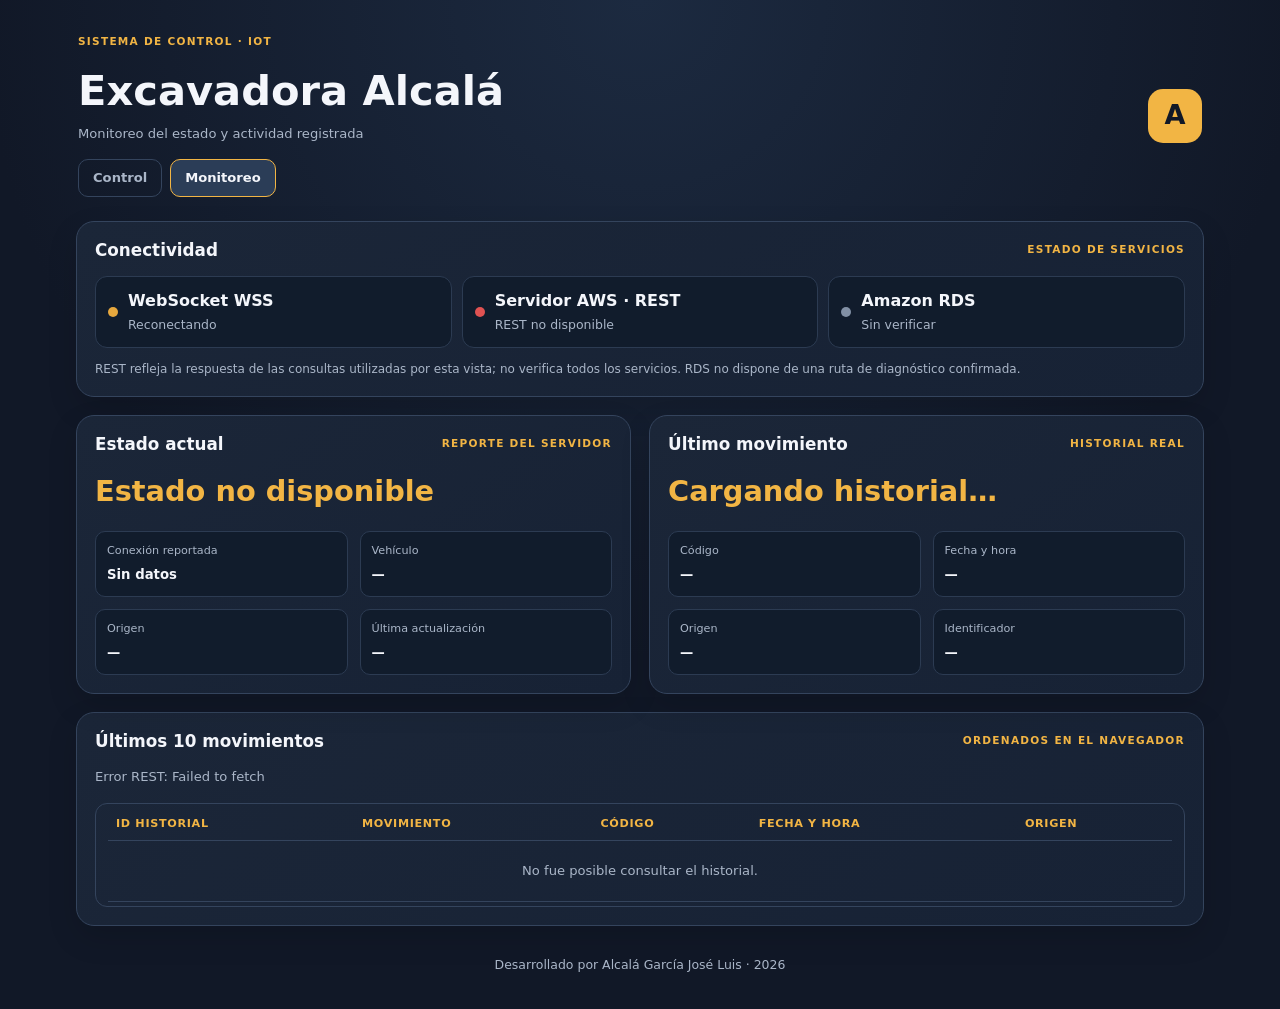
==== monitoreo.html @ 4d1784d4 "implementacion monitoreo" ====
<!doctype html>
<html lang="es">
<head>
  <meta charset="utf-8">
  <meta name="viewport" content="width=device-width,initial-scale=1,viewport-fit=cover">
  <meta name="theme-color" content="#111827">
  <title>Monitoreo IoT · Excavadora Alcalá</title>
  <link rel="icon" href="./assets/favicon.svg" type="image/svg+xml">
  <link href="https://cdn.jsdelivr.net/npm/bootstrap@5.3.3/dist/css/bootstrap.min.css" rel="stylesheet">
  <link rel="stylesheet" href="./assets/css/app.css">
  <link rel="stylesheet" href="./assets/css/monitoring.css">
</head>
<body>
  <main class="shell">
    <header>
      <div>
        <p class="eyebrow">SISTEMA DE CONTROL · IOT</p>
        <h1 id="vehicle-name">Excavadora Alcalá</h1>
        <p class="muted">Monitoreo del estado y actividad registrada</p>
        <nav class="app-nav" aria-label="Navegación principal">
          <a href="./index.html">Control</a>
          <a class="active" aria-current="page" href="./monitoreo.html">Monitoreo</a>
        </nav>
      </div>
      <div class="brand">A</div>
    </header>

    <section class="panel">
      <div class="section-title"><h2>Conectividad</h2><small>ESTADO DE SERVICIOS</small></div>
      <div class="statuses">
        <article data-status-card="websocket"><i></i><div><b>WebSocket WSS</b><p id="ws-status" role="status">Conectando…</p></div></article>
        <article data-status-card="api"><i></i><div><b>Servidor AWS · REST</b><p id="api-status" role="status">Comprobando…</p></div></article>
        <article data-status-card="rds"><i></i><div><b>Amazon RDS</b><p id="rds-status" role="status">Sin verificar</p></div></article>
      </div>
      <p class="monitor-note">REST refleja la respuesta de las consultas utilizadas por esta vista; no verifica todos los servicios. RDS no dispone de una ruta de diagnóstico confirmada.</p>
    </section>

    <section class="monitor-grid">
      <article class="panel current-state">
        <div class="section-title"><h2>Estado actual</h2><small>REPORTE DEL SERVIDOR</small></div>
        <p class="state-command" id="current-command">Consultando estado…</p>
        <div class="state-details">
          <div><span>Conexión reportada</span><strong id="current-connected">Sin datos</strong></div>
          <div><span>Vehículo</span><strong id="current-vehicle">—</strong></div>
          <div><span>Origen</span><strong id="current-origin">—</strong></div>
          <div><span>Última actualización</span><strong id="current-updated">—</strong></div>
        </div>
      </article>
      <article class="panel latest-movement">
        <div class="section-title"><h2>Último movimiento</h2><small>HISTORIAL REAL</small></div>
        <p class="state-command" id="latest-command">Cargando historial…</p>
        <div class="state-details">
          <div><span>Código</span><strong id="latest-code">—</strong></div>
          <div><span>Fecha y hora</span><strong id="latest-date">—</strong></div>
          <div><span>Origen</span><strong id="latest-origin">—</strong></div>
          <div><span>Identificador</span><strong id="latest-id">—</strong></div>
        </div>
      </article>
    </section>

    <section class="panel">
      <div class="section-title"><h2>Últimos 10 movimientos</h2><small>ORDENADOS EN EL NAVEGADOR</small></div>
      <p class="muted" id="history-message" role="status">Consultando historial…</p>
      <div class="table-responsive">
        <table class="table monitor-table align-middle">
          <thead><tr><th>ID historial</th><th>Movimiento</th><th>Código</th><th>Fecha y hora</th><th>Origen</th></tr></thead>
          <tbody id="history-rows"><tr><td colspan="5">Cargando registros…</td></tr></tbody>
        </table>
      </div>
    </section>
    <footer>Desarrollado por Alcalá García José Luis · 2026</footer>
  </main>
  <script type="module" src="./assets/js/monitoring/monitoring.main.js"></script>
</body>
</html>
---- assets/css/app.css ----
:root{--bg:#111827;--panel:#1b2638;--line:#34445d;--text:#f4f6fb;--muted:#aab6c8;--accent:#f2b544;--danger:#e05252;--ok:#36c28b}*{box-sizing:border-box}body{margin:0;background:radial-gradient(circle at top,#1c2a40,var(--bg) 55%);color:var(--text);font-family:Inter,system-ui,sans-serif}.shell{max-width:1160px;margin:auto;padding:22px 16px}header{display:flex;justify-content:space-between;align-items:center;padding:12px 2px 24px}.eyebrow,small{color:var(--accent);font-size:.66rem;font-weight:800;letter-spacing:.12em}h1{font-size:clamp(1.7rem,4vw,2.6rem);font-weight:850}.muted{color:var(--muted);font-size:.82rem}.brand{display:grid;place-items:center;width:54px;height:54px;border-radius:15px;background:var(--accent);color:#111827;font-size:1.7rem;font-weight:900}.panel{background:linear-gradient(145deg,var(--panel),#172235);border:1px solid var(--line);border-radius:18px;padding:18px;margin-bottom:18px;box-shadow:0 12px 30px #0002}.section-title{display:flex;justify-content:space-between;align-items:center;gap:10px;margin-bottom:16px}h2{font-size:1.05rem;font-weight:800;margin:0}.statuses{display:grid;grid-template-columns:repeat(3,1fr);gap:10px}.statuses article{display:flex;align-items:center;gap:10px;padding:12px;background:#111c2c;border:1px solid #2c3b52;border-radius:12px;min-width:0}.statuses article p{color:var(--muted);font-size:.78rem;margin:3px 0 0}.statuses i{width:10px;height:10px;border-radius:50%;background:#8290a5;flex:0 0 10px}.statuses [data-state=online] i,.statuses [data-state=available] i{background:var(--ok)}.statuses [data-state=reconnecting] i,.statuses [data-state=connecting] i,.statuses [data-state=checking] i{background:#e7a83e}.statuses [data-state=offline] i,.statuses [data-state=unavailable] i{background:var(--danger)}.columns{display:grid;grid-template-columns:1fr 1fr;gap:18px}.joy-wrap{display:grid;place-items:center;padding:8px}.joystick{position:relative;width:min(72vw,300px);aspect-ratio:1;border-radius:50%;border:2px solid #66758b;background:radial-gradient(circle,#2d405b 0 25%,#1a2940 26% 56%,#111b2b 57%);box-shadow:inset 0 0 30px #0008;touch-action:none;user-select:none;cursor:grab}.joystick span{position:absolute;color:#d5deea;font-size:.55rem;font-weight:800}.joystick .up{top:7%;left:50%;transform:translateX(-50%)}.joystick .down{bottom:7%;left:50%;transform:translateX(-50%)}.joystick .left{left:4%;top:50%;transform:translateY(-50%)}.joystick .right{right:4%;top:50%;transform:translateY(-50%)}#joystick-knob{position:absolute;top:50%;left:50%;width:31%;aspect-ratio:1;transform:translate(-50%,-50%);border:5px solid #ffe0a0;border-radius:50%;background:linear-gradient(145deg,#ffd16e,#d88a20);box-shadow:0 8px 18px #0008}.commands{display:grid;grid-template-columns:repeat(2,minmax(0,1fr));gap:9px;min-height:48px}.command,.primary,.secondary{min-height:48px;border-radius:12px;padding:10px;border:1px solid var(--line);font-size:.78rem;font-weight:800}.command,.secondary{background:#26364d;color:var(--text)}.stop{width:100%;min-height:62px;margin:16px 0 10px;border:0;border-radius:13px;background:var(--danger);color:white;font-size:1rem;font-weight:900;letter-spacing:.08em}.demo{grid-column:1/-1}.demo label{color:var(--muted);font-size:.85rem}.form-select{background:#101a29;color:var(--text);border-color:var(--line);min-height:48px;margin-top:6px}.demo-actions{display:flex;gap:10px;flex-wrap:wrap;margin:14px 0}.primary{background:var(--accent);color:#172033;flex:1}.secondary{flex:1}.log{padding:0;list-style:none;max-height:250px;overflow:auto}.log li{display:flex;gap:12px;padding:9px;margin:6px 0;background:#111c2c;border-radius:9px;font-size:.78rem;overflow-wrap:anywhere}.log time{color:var(--accent);flex:0 0 auto}li.err{border-left:3px solid var(--danger)}li.ok{border-left:3px solid var(--ok)}li.warn{border-left:3px solid #e7a83e}button:focus-visible,select:focus-visible,.joystick:focus-visible{outline:3px solid var(--accent);outline-offset:3px}footer{text-align:center;color:var(--muted);font-size:.78rem;padding:12px}@media(max-width:700px){.statuses,.columns{grid-template-columns:1fr}.demo{grid-column:auto}.panel{padding:15px}}@media(orientation:landscape) and (max-height:560px){.columns{grid-template-columns:1fr 1fr}.joystick{width:min(42vh,230px)}}
/* Estados visuales de los comandos manuales */
.command {
  position: relative;
  background: linear-gradient(180deg, #2b3d57, #223149);
  color: var(--text);
  border: 1px solid #465b78;
  transition: background .16s ease, border-color .16s ease, color .16s ease,
              box-shadow .16s ease, transform .16s ease;
}
.command:hover { border-color: var(--accent); transform: translateY(-1px); }
.command:active { transform: translateY(0); }
.command.is-active {
  color: #062b21;
  background: linear-gradient(180deg, #65e0b2, #31b987);
  border-color: #8af0ca;
  box-shadow: 0 0 0 2px #36c28b33, 0 5px 16px #36c28b25;
}
.command.is-active::after {
  content: "ACTIVO";
  display: block;
  margin-top: 3px;
  font-size: .58rem;
  letter-spacing: .12em;
  opacity: .8;
}
.command.is-pending {
  color: #30200a;
  background: linear-gradient(180deg, #ffd47b, #e9a83e);
  border-color: #ffe0a0;
}
.command[aria-busy="true"]::after {
  content: "ENVIANDO…";
  display: block;
  margin-top: 3px;
  font-size: .58rem;
  letter-spacing: .1em;
}
.stop.is-pending {
  background: #b87927;
  box-shadow: 0 0 0 3px #e7a83e35;
}
.command:disabled, .primary:disabled, .secondary:disabled {
  opacity: .5;
  cursor: not-allowed;
  transform: none;
}
@media (prefers-reduced-motion: reduce) {
  .command { transition: none; }
}

.app-nav{display:flex;gap:8px;margin-top:12px}.app-nav a{display:inline-block;padding:8px 14px;border:1px solid var(--line);border-radius:10px;color:var(--muted);text-decoration:none;font-size:.82rem;font-weight:800}.app-nav a:hover,.app-nav a.active{background:#2b3d57;border-color:var(--accent);color:var(--text)}
---- assets/css/monitoring.css ----
.app-nav{display:flex;gap:8px;margin-top:12px}.app-nav a{display:inline-block;padding:8px 14px;border:1px solid var(--line);border-radius:10px;color:var(--muted);text-decoration:none;font-size:.82rem;font-weight:800}.app-nav a:hover,.app-nav a.active{background:#2b3d57;border-color:var(--accent);color:var(--text)}
.monitor-note{margin:12px 0 0;color:var(--muted);font-size:.75rem}.monitor-grid{display:grid;grid-template-columns:1fr 1fr;gap:18px}.monitor-grid .panel{margin-bottom:18px}.state-command{font-size:clamp(1.25rem,3vw,1.8rem);font-weight:850;color:var(--accent);margin:4px 0 18px;overflow-wrap:anywhere}.state-details{display:grid;grid-template-columns:1fr 1fr;gap:12px}.state-details div{padding:11px;background:#111c2c;border:1px solid #2c3b52;border-radius:10px;min-width:0}.state-details span{display:block;color:var(--muted);font-size:.7rem;margin-bottom:5px}.state-details strong{display:block;font-size:.83rem;overflow-wrap:anywhere}.monitor-table{--bs-table-bg:transparent;--bs-table-color:var(--text);--bs-table-border-color:var(--line);font-size:.82rem;margin:0}.monitor-table th{color:var(--accent);font-size:.7rem;text-transform:uppercase;letter-spacing:.06em;white-space:nowrap}.monitor-table td{color:var(--text);white-space:nowrap}.monitor-table tbody tr:hover{background:#ffffff08}.table-responsive{border:1px solid var(--line);border-radius:12px;padding:4px 12px}.monitor-table td[colspan]{color:var(--muted);text-align:center;padding:20px}
@media(max-width:700px){.monitor-grid{grid-template-columns:1fr}.state-details{grid-template-columns:1fr 1fr}.monitor-table{font-size:.75rem}}
@media(max-width:390px){.state-details{grid-template-columns:1fr}.section-title small{font-size:.58rem}}
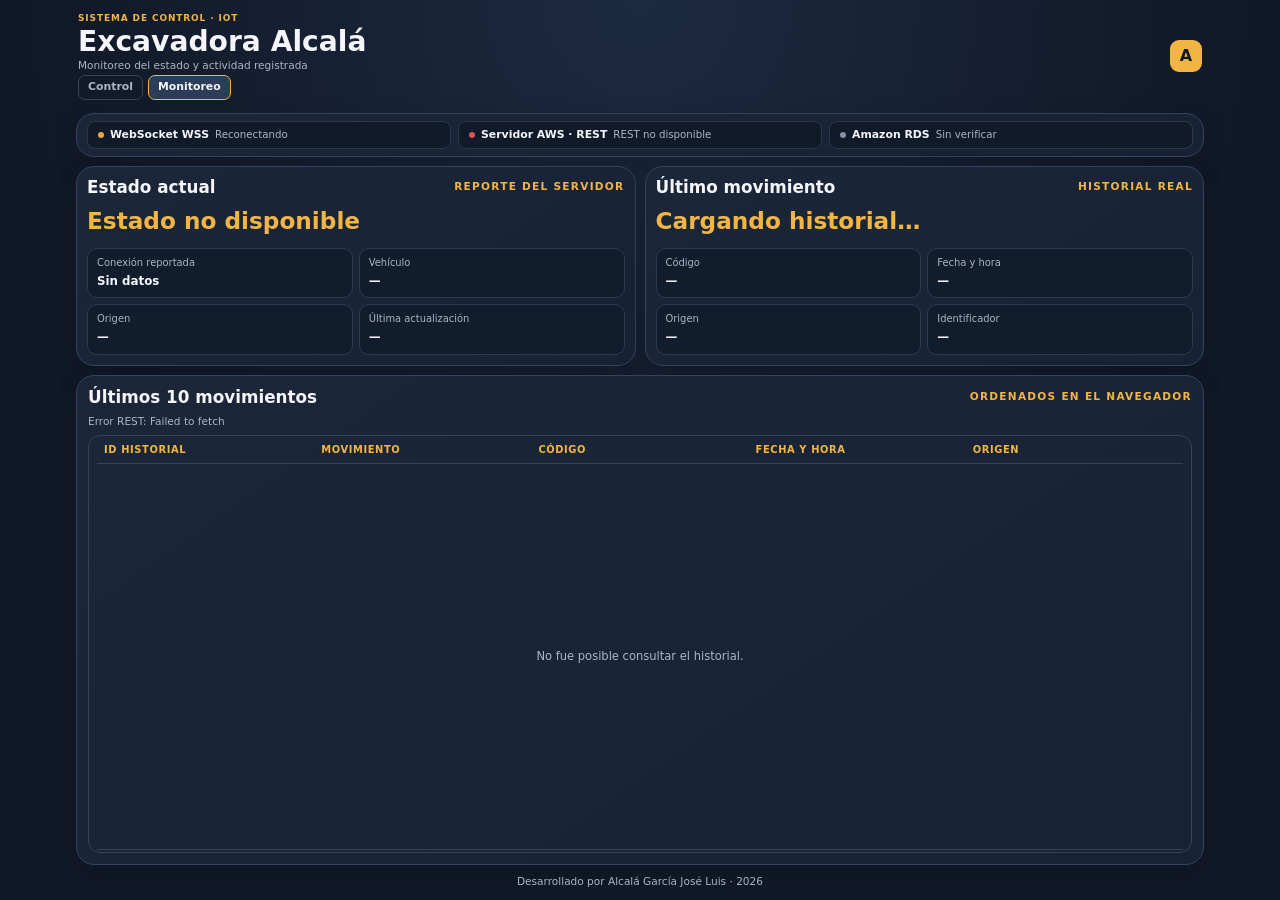
==== commit 417d4485: "REDIMENCION DE COMPONENTES 2" ====
--- a/monitoreo.html
+++ b/monitoreo.html
@@ -25,14 +25,12 @@
       <div class="brand">A</div>
     </header>
 
-    <section class="panel">
-      <div class="section-title"><h2>Conectividad</h2><small>ESTADO DE SERVICIOS</small></div>
+    <section class="panel status-panel">
       <div class="statuses">
         <article data-status-card="websocket"><i></i><div><b>WebSocket WSS</b><p id="ws-status" role="status">Conectando…</p></div></article>
         <article data-status-card="api"><i></i><div><b>Servidor AWS · REST</b><p id="api-status" role="status">Comprobando…</p></div></article>
         <article data-status-card="rds"><i></i><div><b>Amazon RDS</b><p id="rds-status" role="status">Sin verificar</p></div></article>
       </div>
-      <p class="monitor-note">REST refleja la respuesta de las consultas utilizadas por esta vista; no verifica todos los servicios. RDS no dispone de una ruta de diagnóstico confirmada.</p>
     </section>
 
     <section class="monitor-grid">
--- a/assets/css/app.css
+++ b/assets/css/app.css
@@ -50,3 +50,271 @@
 }
 
 .app-nav{display:flex;gap:8px;margin-top:12px}.app-nav a{display:inline-block;padding:8px 14px;border:1px solid var(--line);border-radius:10px;color:var(--muted);text-decoration:none;font-size:.82rem;font-weight:800}.app-nav a:hover,.app-nav a.active{background:#2b3d57;border-color:var(--accent);color:var(--text)}
+
+
+/* Diseño compacto sin scroll para la vista CONTROL (pantallas de escritorio y móvil). */
+html,body{width:100%;height:100%;overflow:hidden}
+.shell{height:100dvh;min-height:0;display:grid;grid-template-rows:auto auto minmax(0,1fr) auto auto;gap:10px;padding:10px 16px;overflow:hidden}
+.shell>header{padding:2px 2px 4px;min-height:0}
+.shell>header h1{margin:0;font-size:clamp(1.35rem,2.2vw,2rem)}
+.shell>header .eyebrow{margin:0 0 2px}
+.shell>header .muted{margin:2px 0}
+.brand{width:42px;height:42px;font-size:1.35rem}
+.app-nav{margin-top:6px}
+.app-nav a{padding:5px 12px}
+.panel{padding:12px;margin:0;min-height:0}
+.section-title{margin-bottom:9px}
+.statuses article{padding:8px 10px}
+.statuses article p{font-size:.72rem}
+.columns{grid-template-columns:minmax(0,1fr) minmax(0,1fr) minmax(0,1fr);gap:10px;min-height:0}
+.columns>.panel{display:flex;flex-direction:column;min-width:0}
+.joy-wrap{flex:1;min-height:0;padding:2px}
+.joystick{width:min(100%, min(30vh,250px))}
+.columns>.panel>.muted{margin:6px 0 0;font-size:.72rem}
+.commands{gap:7px}
+.command,.primary,.secondary{min-height:42px;padding:7px;font-size:.72rem}
+.stop{min-height:50px;margin:10px 0 6px}
+.demo-actions{gap:7px;margin:9px 0}
+.demo .form-select{min-height:42px}
+.demo label{font-size:.78rem}
+.log{max-height:78px;overflow:hidden;margin:0}
+.log li{padding:6px 8px;margin:4px 0;font-size:.7rem}
+.shell>footer{padding:0;font-size:.68rem}
+@media(max-width:900px){.shell{padding:8px 10px;gap:8px}.columns{gap:8px}.panel{padding:10px}.statuses{gap:6px}.statuses article{padding:7px}.statuses article b{font-size:.78rem}}
+@media(max-width:700px){
+  .shell{grid-template-rows:auto auto minmax(0,1fr) auto auto;gap:7px;padding:7px;height:100dvh}
+  .shell>header{align-items:center}
+  .shell>header h1{font-size:1.25rem}
+  .shell>header .muted{font-size:.68rem}
+  .brand{width:34px;height:34px;font-size:1.1rem}
+  .statuses{grid-template-columns:repeat(3,minmax(0,1fr));gap:5px}
+  .statuses article{gap:5px;padding:6px;min-height:48px}
+  .statuses article b{font-size:.62rem;line-height:1.1}
+  .statuses article p{font-size:.61rem;line-height:1.1}
+  .statuses i{width:7px;height:7px;flex-basis:7px}
+  .columns{grid-template-columns:minmax(0,1fr) minmax(0,1fr);grid-template-rows:minmax(0,1fr) minmax(0,1fr);gap:7px}
+  .columns>.panel:first-child{grid-row:1 / span 2}
+  .joystick{width:min(100%, 36vw, 205px)}
+  .joystick span{font-size:.48rem}
+  .commands{grid-template-columns:repeat(2,minmax(0,1fr));gap:5px}
+  .command{min-height:36px;font-size:.62rem;padding:5px}
+  .stop{min-height:43px;margin:7px 0 4px;font-size:.82rem}
+  .demo-actions{flex-direction:column;gap:5px;margin:6px 0}
+  .demo-actions button{min-height:34px;flex:none}
+  .demo .form-select{min-height:36px;font-size:.75rem}
+  .demo label,.columns>.panel>.muted{font-size:.63rem}
+  .log{max-height:56px}
+  .log li{font-size:.61rem;padding:4px 6px}
+  .shell>footer{font-size:.58rem}
+}
+@media(max-width:380px){.section-title h2{font-size:.88rem}.section-title small{font-size:.52rem}.panel{padding:8px}.app-nav a{padding:4px 9px;font-size:.7rem}.joystick{width:min(100%,32vw,175px)}}
+@media(max-height:720px){.shell{padding-top:6px;padding-bottom:6px;gap:6px}.panel{padding:9px}.section-title{margin-bottom:6px}.joystick{width:min(100%, min(26vh,210px))}.stop{min-height:44px;margin:7px 0 4px}.command,.primary,.secondary{min-height:38px}.log{max-height:58px}}
+
+
+/* Ajuste fino de CONTROL: controles compactos y sin colisiones. */
+.shell>header{padding:0 2px 2px;gap:12px}
+.shell>header .eyebrow{font-size:.56rem;letter-spacing:.1em;margin-bottom:0}
+.shell>header h1{font-size:clamp(1.05rem,1.65vw,1.5rem);line-height:1.08}
+.shell>header .muted{font-size:.66rem;line-height:1.1;margin:2px 0 0}
+.shell>header .brand{width:32px;height:32px;border-radius:9px;font-size:1rem;flex:0 0 32px}
+.shell>header .app-nav{margin-top:4px;gap:5px}
+.shell>header .app-nav a{padding:3px 9px;font-size:.68rem;border-radius:7px}
+
+/* Indicadores discretos: una sola línea por servicio, sin tarjetas grandes. */
+.shell>.panel:first-of-type{padding:7px 10px}
+.shell>.panel:first-of-type .section-title{margin-bottom:5px}
+.shell>.panel:first-of-type .section-title h2{font-size:.82rem}
+.shell>.panel:first-of-type .section-title small{font-size:.5rem}
+.statuses{gap:6px}
+.statuses article{display:flex;align-items:center;gap:6px;min-width:0;padding:5px 8px;border-radius:8px;background:#111a28;border-color:#29384c}
+.statuses article>div{display:flex;align-items:baseline;gap:6px;min-width:0;flex-wrap:wrap}
+.statuses article b{font-size:.68rem;font-weight:700;line-height:1.1;white-space:nowrap}
+.statuses article p{font-size:.64rem;line-height:1.1;margin:0;white-space:nowrap}
+.statuses i{width:6px;height:6px;flex:0 0 6px}
+
+.columns{gap:8px}
+.columns>.panel{padding:9px}
+.columns .section-title{margin-bottom:5px}
+.columns .section-title h2{font-size:.9rem}
+.columns .section-title small{font-size:.5rem}
+.joy-wrap{padding:0;min-height:0}
+.joystick{width:min(100%, min(21vh,185px));border-width:1px}
+#joystick-knob{width:27%;border-width:3px}
+.joystick span{font-size:.46rem}
+.command,.primary,.secondary{min-height:34px;padding:5px 7px;font-size:.66rem;border-radius:8px}
+.commands{gap:5px}
+.stop{min-height:34px;margin:6px 0 0;padding:5px 8px;font-size:.76rem;letter-spacing:.04em;border-radius:8px}
+.demo label{font-size:.7rem}
+.demo .form-select{min-height:34px;padding-top:4px;padding-bottom:4px;font-size:.72rem}
+.demo-actions{margin:5px 0;gap:5px}
+.demo-actions button{min-height:32px}
+#demo-state{font-size:.65rem;margin:2px 0 0}
+.shell>footer{font-size:.6rem}
+
+@media(max-width:900px){
+  .statuses article{padding:5px 6px;gap:5px}
+  .statuses article b{font-size:.62rem}
+  .statuses article p{font-size:.59rem}
+}
+@media(max-width:700px){
+  .shell>header h1{font-size:1.08rem}
+  .shell>header .eyebrow{font-size:.5rem}
+  .shell>header .muted{font-size:.6rem}
+  .shell>header .brand{width:28px;height:28px;flex-basis:28px;font-size:.9rem}
+  .statuses{gap:4px}
+  .statuses article{justify-content:flex-start;gap:4px;padding:4px 5px;min-height:34px}
+  .statuses article>div{display:flex;flex-direction:column;gap:1px}
+  .statuses article b{font-size:.55rem}
+  .statuses article p{font-size:.54rem}
+  .statuses i{width:5px;height:5px;flex-basis:5px}
+  .columns>.panel{padding:7px;min-width:0}
+  .columns .section-title h2{font-size:.78rem}
+  .columns .section-title small{font-size:.44rem;letter-spacing:.06em}
+  .joystick{width:min(100%, 29vw, 155px)}
+  .joystick span{font-size:.4rem}
+  #joystick-knob{width:26%;border-width:3px}
+  .command{min-height:31px;padding:4px 3px;font-size:.57rem}
+  .stop{min-height:31px;margin-top:5px;font-size:.68rem}
+  .demo .form-select{min-height:31px;font-size:.68rem}
+  .demo-actions button{min-height:29px;font-size:.6rem}
+}
+@media(max-width:380px){
+  .statuses article b{font-size:.5rem}
+  .statuses article p{font-size:.49rem}
+  .joystick{width:min(100%, 27vw, 135px)}
+  .command{font-size:.53rem}
+}
+@media(max-height:720px){
+  .shell>header{padding-bottom:0}
+  .shell>.panel:first-of-type{padding-top:5px;padding-bottom:5px}
+  .joystick{width:min(100%, min(19vh,160px))}
+  .stop{min-height:30px;margin-top:4px}
+  .log{max-height:46px}
+}
+@media(max-height:600px){
+  .shell{gap:4px;padding-top:4px;padding-bottom:4px}
+  .panel{padding:6px}
+  .shell>header .muted{display:none}
+  .shell>header .brand{display:none}
+  .shell>header .app-nav{margin-top:2px}
+  .statuses article{padding:3px 5px}
+  .columns .section-title{margin-bottom:3px}
+  .joystick{width:min(100%, 24vh, 125px)}
+  .demo-actions{margin:3px 0}
+  #demo-state{display:none}
+  .log{max-height:36px}
+  .shell>footer{display:none}
+}
+
+
+/* MOBILE FIRST: distribución estable de CONTROL, sin solapamientos. */
+.status-panel .statuses{margin:0}
+.status-panel{min-width:0}
+@media(max-width:700px) and (orientation:portrait){
+  .shell{grid-template-rows:auto auto minmax(0,1fr) auto auto;gap:6px;padding:6px;height:100dvh;min-height:0}
+  .shell>header{padding:0 1px;gap:8px}
+  .shell>header .eyebrow{font-size:.46rem;line-height:1;margin:0 0 2px}
+  .shell>header h1{font-size:1.02rem;line-height:1.05;margin:0}
+  .shell>header .muted{font-size:.56rem;line-height:1;margin:2px 0}
+  .shell>header .brand{width:25px;height:25px;flex-basis:25px;font-size:.78rem}
+  .shell>header .app-nav{margin-top:3px;gap:4px}
+  .shell>header .app-nav a{font-size:.61rem;padding:3px 8px}
+  .status-panel{padding:4px 6px;border-radius:9px}
+  .statuses{grid-template-columns:repeat(3,minmax(0,1fr));gap:4px}
+  .statuses article{min-height:27px;padding:3px 4px;gap:4px;border-radius:6px}
+  .statuses article>div{display:flex;flex-direction:column;gap:1px;min-width:0}
+  .statuses article b{font-size:.49rem;line-height:1.05;white-space:normal}
+  .statuses article p{font-size:.48rem;line-height:1.05;margin:0;white-space:normal}
+  .statuses i{width:5px;height:5px;flex-basis:5px}
+  .columns{grid-template-columns:minmax(0,.88fr) minmax(0,1.12fr);grid-template-rows:minmax(0,1fr) auto;grid-template-areas:"joy commands" "demo demo";gap:6px;min-height:0}
+  .columns>.panel:first-child{grid-area:joy;grid-row:auto}
+  .columns>.panel:nth-child(2){grid-area:commands}
+  .columns>.demo{grid-area:demo}
+  .columns>.panel{padding:7px;min-height:0;border-radius:11px}
+  .columns .section-title{align-items:flex-start;flex-direction:column;gap:1px;margin-bottom:4px}
+  .columns .section-title h2{font-size:.74rem;line-height:1.05}
+  .columns .section-title small{font-size:.43rem;line-height:1}
+  .joy-wrap{display:grid;place-items:center;min-height:0;padding:0}
+  .joystick{width:min(100%,34vw,145px,19vh);max-width:100%;flex:0 0 auto}
+  .joystick span{font-size:clamp(.34rem,1.35vw,.43rem)}
+  #joystick-knob{width:26%;border-width:2px}
+  .commands{grid-template-columns:repeat(2,minmax(0,1fr));gap:4px;min-height:0}
+  .command{min-width:0;min-height:30px;padding:3px 2px;font-size:clamp(.49rem,1.8vw,.59rem);line-height:1.05;border-radius:7px;overflow-wrap:anywhere}
+  .command.is-active::after,.command[aria-busy="true"]::after{font-size:.43rem;margin-top:2px}
+  .stop{min-height:29px;margin:5px 0 0;padding:3px 5px;font-size:.64rem;line-height:1;border-radius:7px}
+  .demo .section-title{flex-direction:row;align-items:center}
+  .demo label{font-size:.58rem;line-height:1.05}
+  .demo .form-select{min-height:30px;height:30px;margin-top:3px;padding:3px 25px 3px 7px;font-size:.62rem}
+  .demo-actions{display:flex;flex-direction:row;gap:5px;margin:5px 0 0}
+  .demo-actions button{flex:1;min-width:0;min-height:28px;padding:3px 4px;font-size:.55rem;line-height:1.05}
+  #demo-state{font-size:.52rem;line-height:1.05;margin:3px 0 0}
+  .shell>section.panel:last-of-type{padding:5px 7px}
+  .shell>section.panel:last-of-type .section-title{margin:0 0 3px}
+  .shell>section.panel:last-of-type .section-title h2{font-size:.67rem}
+  .shell>section.panel:last-of-type .section-title small{font-size:.42rem}
+  .log{max-height:36px;overflow:hidden;margin:0}
+  .log li{font-size:.49rem;padding:3px 5px;margin:2px 0;line-height:1.05}
+  .shell>footer{font-size:.48rem;line-height:1;padding:0}
+}
+@media(max-width:380px) and (orientation:portrait){
+  .shell{gap:4px;padding:5px}
+  .columns{gap:4px}
+  .columns>.panel{padding:5px}
+  .joystick{width:min(100%,31vw,128px,18vh)}
+  .command{font-size:.47rem;min-height:27px}
+  .stop{min-height:27px;font-size:.59rem}
+  .demo .form-select{font-size:.58rem}
+  .demo-actions button{font-size:.5rem}
+  .statuses article b,.statuses article p{font-size:.45rem}
+}
+/* En horizontal se usan tres columnas: joystick, movimientos y DEMO. */
+@media(max-width:950px) and (orientation:landscape) and (max-height:600px){
+  .shell{grid-template-rows:auto auto minmax(0,1fr) auto;gap:4px;padding:4px 8px;height:100dvh}
+  .shell>header{padding:0;gap:8px}
+  .shell>header .eyebrow{font-size:.44rem;margin:0}
+  .shell>header h1{font-size:.92rem;line-height:1;margin:0}
+  .shell>header .muted{display:none}
+  .shell>header .brand{display:none}
+  .shell>header .app-nav{margin:2px 0 0;gap:4px}
+  .shell>header .app-nav a{font-size:.56rem;padding:2px 7px}
+  .status-panel{padding:3px 6px}
+  .statuses{grid-template-columns:repeat(3,minmax(0,1fr));gap:5px}
+  .statuses article{padding:2px 5px;gap:4px;border-radius:6px}
+  .statuses article>div{display:flex;flex-direction:row;align-items:baseline;gap:4px}
+  .statuses article b{font-size:.52rem;white-space:nowrap}
+  .statuses article p{font-size:.5rem;white-space:nowrap;margin:0}
+  .statuses i{width:5px;height:5px;flex-basis:5px}
+  .columns{grid-template-columns:minmax(0,.85fr) minmax(0,1fr) minmax(0,1.15fr);grid-template-rows:minmax(0,1fr);grid-template-areas:"joy commands demo";gap:5px;min-height:0}
+  .columns>.panel:first-child,.columns>.panel:nth-child(2),.columns>.demo{grid-area:auto;grid-row:auto}
+  .columns>.panel:first-child{grid-area:joy}
+  .columns>.panel:nth-child(2){grid-area:commands}
+  .columns>.demo{grid-area:demo}
+  .columns>.panel{padding:5px;min-height:0;border-radius:9px}
+  .columns .section-title{margin:0 0 3px;gap:2px}
+  .columns .section-title h2{font-size:.68rem;line-height:1.05}
+  .columns .section-title small{font-size:.4rem;line-height:1}
+  .joystick{width:min(100%,22vh,115px)}
+  .joystick span{font-size:.36rem}
+  #joystick-knob{width:26%;border-width:2px}
+  .commands{gap:3px;min-height:0}
+  .command{min-height:26px;padding:2px;font-size:.5rem;line-height:1}
+  .stop{min-height:27px;margin:4px 0 0;padding:2px;font-size:.6rem}
+  .demo label{font-size:.54rem}
+  .demo .form-select{min-height:27px;height:27px;margin-top:2px;padding:2px 22px 2px 5px;font-size:.56rem}
+  .demo-actions{gap:4px;margin:4px 0 0}
+  .demo-actions button{min-height:26px;padding:2px;font-size:.5rem}
+  #demo-state{font-size:.48rem;margin:2px 0 0;line-height:1}
+  .shell>section.panel:last-of-type{padding:3px 6px}
+  .shell>section.panel:last-of-type .section-title{display:none}
+  .log{max-height:25px;overflow:hidden}
+  .log li{font-size:.46rem;padding:2px 4px;margin:1px 0}
+  .shell>footer{display:none}
+}
+@media(max-height:430px) and (orientation:landscape){
+  .shell{gap:3px;padding:3px 6px}
+  .columns .panel{padding:4px}
+  .joystick{width:min(100%,19vh,92px)}
+  .demo-actions button{min-height:23px}
+  #demo-state{display:none}
+  .log{max-height:20px}
+}
--- a/assets/css/monitoring.css
+++ b/assets/css/monitoring.css
@@ -2,3 +2,178 @@
 .monitor-note{margin:12px 0 0;color:var(--muted);font-size:.75rem}.monitor-grid{display:grid;grid-template-columns:1fr 1fr;gap:18px}.monitor-grid .panel{margin-bottom:18px}.state-command{font-size:clamp(1.25rem,3vw,1.8rem);font-weight:850;color:var(--accent);margin:4px 0 18px;overflow-wrap:anywhere}.state-details{display:grid;grid-template-columns:1fr 1fr;gap:12px}.state-details div{padding:11px;background:#111c2c;border:1px solid #2c3b52;border-radius:10px;min-width:0}.state-details span{display:block;color:var(--muted);font-size:.7rem;margin-bottom:5px}.state-details strong{display:block;font-size:.83rem;overflow-wrap:anywhere}.monitor-table{--bs-table-bg:transparent;--bs-table-color:var(--text);--bs-table-border-color:var(--line);font-size:.82rem;margin:0}.monitor-table th{color:var(--accent);font-size:.7rem;text-transform:uppercase;letter-spacing:.06em;white-space:nowrap}.monitor-table td{color:var(--text);white-space:nowrap}.monitor-table tbody tr:hover{background:#ffffff08}.table-responsive{border:1px solid var(--line);border-radius:12px;padding:4px 12px}.monitor-table td[colspan]{color:var(--muted);text-align:center;padding:20px}
 @media(max-width:700px){.monitor-grid{grid-template-columns:1fr}.state-details{grid-template-columns:1fr 1fr}.monitor-table{font-size:.75rem}}
 @media(max-width:390px){.state-details{grid-template-columns:1fr}.section-title small{font-size:.58rem}}
+
+
+/* Vista MONITOREO: paneles y tabla ajustados al alto visible, sin barras de scroll. */
+html,body{width:100%;height:100%;overflow:hidden}
+.shell{height:100dvh;min-height:0;display:grid;grid-template-rows:auto auto auto minmax(0,1fr) auto;gap:9px;padding:10px 16px;overflow:hidden}
+.shell>header{padding:2px 2px 4px;min-height:0}
+.shell>header h1{margin:0;font-size:clamp(1.35rem,2.2vw,2rem)}
+.shell>header .eyebrow{margin:0 0 2px}
+.shell>header .muted{margin:2px 0}
+.brand{width:42px;height:42px;font-size:1.35rem}
+.app-nav{margin-top:6px}
+.app-nav a{padding:5px 12px}
+.panel{padding:11px;margin:0;min-height:0}
+.section-title{margin-bottom:7px}
+.statuses{gap:7px}
+.statuses article{padding:7px 10px}
+.monitor-note{margin:6px 0 0;font-size:.66rem}
+.monitor-grid{grid-template-columns:1fr 1fr;gap:9px;min-height:0}
+.monitor-grid .panel{margin:0;padding:10px}
+.state-command{font-size:clamp(1.05rem,2vw,1.45rem);margin:2px 0 9px}
+.state-details{gap:6px}
+.state-details div{padding:7px 9px}
+.state-details span{font-size:.62rem;margin-bottom:2px}
+.state-details strong{font-size:.74rem}
+.shell>section.panel:last-of-type{display:flex;flex-direction:column;min-height:0}
+.shell>section.panel:last-of-type .table-responsive{flex:1;min-height:0;overflow:hidden;padding:2px 8px}
+.monitor-table{width:100%;height:100%;table-layout:fixed;font-size:.72rem}
+.monitor-table th{font-size:.62rem;padding:5px 7px}
+.monitor-table td{padding:4px 7px;overflow-wrap:anywhere;white-space:normal;line-height:1.15}
+.monitor-table tbody tr{height:10%}
+.monitor-table td[colspan]{padding:10px}
+#history-message{font-size:.66rem;margin:0 0 5px}
+.shell>footer{padding:0;font-size:.66rem}
+@media(max-width:900px){.shell{padding:8px 10px;gap:7px}.panel{padding:9px}.monitor-grid{gap:7px}.monitor-grid .panel{padding:8px}}
+@media(max-width:700px){
+  .shell{grid-template-rows:auto auto auto minmax(0,1fr) auto;gap:6px;padding:7px;height:100dvh}
+  .shell>header h1{font-size:1.25rem}
+  .shell>header .muted{font-size:.68rem}
+  .brand{width:34px;height:34px;font-size:1.1rem}
+  .statuses{grid-template-columns:repeat(3,minmax(0,1fr));gap:5px}
+  .statuses article{gap:5px;padding:6px;min-height:44px}
+  .statuses article b{font-size:.62rem;line-height:1.1}
+  .statuses article p{font-size:.61rem;line-height:1.1}
+  .statuses i{width:7px;height:7px;flex-basis:7px}
+  .monitor-note{font-size:.57rem;margin-top:4px}
+  .monitor-grid{grid-template-columns:1fr 1fr;gap:6px}
+  .monitor-grid .panel{padding:7px}
+  .monitor-grid .section-title{align-items:flex-start;flex-direction:column;gap:2px;margin-bottom:4px}
+  .monitor-grid .section-title h2{font-size:.82rem}
+  .monitor-grid .section-title small{font-size:.5rem}
+  .state-command{font-size:.95rem;margin:2px 0 5px}
+  .state-details{grid-template-columns:1fr 1fr;gap:4px}
+  .state-details div{padding:5px}
+  .state-details span{font-size:.53rem}
+  .state-details strong{font-size:.62rem}
+  .shell>section.panel:last-of-type{padding:7px}
+  .shell>section.panel:last-of-type .section-title{margin-bottom:3px}
+  .shell>section.panel:last-of-type .section-title h2{font-size:.86rem}
+  .shell>section.panel:last-of-type .section-title small{font-size:.5rem}
+  #history-message{font-size:.56rem;margin-bottom:3px}
+  .monitor-table{font-size:.57rem}
+  .monitor-table th{font-size:.5rem;padding:3px 4px;letter-spacing:0}
+  .monitor-table td{padding:3px 4px;line-height:1.05}
+  .shell>footer{font-size:.56rem}
+}
+@media(max-width:380px){.panel{padding:6px}.section-title h2{font-size:.84rem}.section-title small{font-size:.49rem}.monitor-table{font-size:.52rem}.monitor-table th{font-size:.46rem}.state-details span{font-size:.49rem}.state-details strong{font-size:.57rem}}
+@media(max-height:720px){.shell{padding-top:5px;padding-bottom:5px;gap:5px}.panel{padding:8px}.monitor-grid .panel{padding:7px}.state-details div{padding:5px}.monitor-table td{padding:3px 6px}.monitor-note{margin-top:3px}}
+
+
+/* MOBILE FIRST: conectividad compacta y panel de monitoreo sin colisiones. */
+.status-panel .statuses{margin:0}
+.status-panel{min-width:0}
+@media(max-width:700px) and (orientation:portrait){
+  .shell{grid-template-rows:auto auto auto minmax(0,1fr) auto;gap:5px;padding:6px;height:100dvh;min-height:0}
+  .shell>header{padding:0 1px;gap:8px}
+  .shell>header .eyebrow{font-size:.46rem;line-height:1;margin:0 0 2px}
+  .shell>header h1{font-size:1.02rem;line-height:1.05;margin:0}
+  .shell>header .muted{font-size:.55rem;line-height:1;margin:2px 0}
+  .shell>header .brand{width:25px;height:25px;font-size:.78rem}
+  .shell>header .app-nav{margin-top:3px;gap:4px}
+  .shell>header .app-nav a{font-size:.61rem;padding:3px 8px}
+  .status-panel{padding:4px 6px;border-radius:9px}
+  .statuses{grid-template-columns:repeat(3,minmax(0,1fr));gap:4px}
+  .statuses article{min-height:27px;padding:3px 4px;gap:4px;border-radius:6px}
+  .statuses article>div{display:flex;flex-direction:column;gap:1px;min-width:0}
+  .statuses article b{font-size:.49rem;line-height:1.05;white-space:normal}
+  .statuses article p{font-size:.48rem;line-height:1.05;margin:0;white-space:normal}
+  .statuses i{width:5px;height:5px;flex-basis:5px}
+  .monitor-grid{grid-template-columns:repeat(2,minmax(0,1fr));gap:5px;min-height:0}
+  .monitor-grid .panel{padding:6px;min-width:0;border-radius:9px}
+  .monitor-grid .section-title{display:block;margin:0 0 4px}
+  .monitor-grid .section-title h2{font-size:.68rem;line-height:1.05}
+  .monitor-grid .section-title small{display:block;font-size:.39rem;line-height:1;margin-top:2px}
+  .state-command{font-size:.82rem;line-height:1.05;margin:2px 0 4px;overflow-wrap:anywhere}
+  .state-details{grid-template-columns:repeat(2,minmax(0,1fr));gap:3px}
+  .state-details div{padding:4px;min-width:0;border-radius:6px}
+  .state-details span{font-size:.45rem;line-height:1.05;margin-bottom:2px}
+  .state-details strong{font-size:.53rem;line-height:1.05;overflow-wrap:anywhere}
+  .shell>section.panel:last-of-type{padding:6px;min-height:0}
+  .shell>section.panel:last-of-type .section-title{margin:0 0 3px;gap:3px}
+  .shell>section.panel:last-of-type .section-title h2{font-size:.7rem}
+  .shell>section.panel:last-of-type .section-title small{font-size:.4rem}
+  #history-message{font-size:.49rem;line-height:1;margin:0 0 3px}
+  .shell>section.panel:last-of-type .table-responsive{padding:0 3px;min-height:0;overflow:hidden}
+  .monitor-table{table-layout:fixed;width:100%;font-size:.5rem}
+  .monitor-table th{font-size:.44rem;padding:3px 2px;letter-spacing:0;white-space:normal}
+  .monitor-table td{font-size:.48rem;padding:3px 2px;line-height:1.05;white-space:normal;overflow-wrap:anywhere}
+  .monitor-table th:first-child,.monitor-table td:first-child,
+  .monitor-table th:last-child,.monitor-table td:last-child{display:none}
+  .monitor-table th:nth-child(2),.monitor-table td:nth-child(2){width:34%}
+  .monitor-table th:nth-child(3),.monitor-table td:nth-child(3){width:16%}
+  .monitor-table th:nth-child(4),.monitor-table td:nth-child(4){width:50%}
+  .monitor-table tbody tr{height:10%}
+  .shell>footer{font-size:.47rem;line-height:1;padding:0}
+}
+@media(max-width:380px) and (orientation:portrait){
+  .shell{gap:4px;padding:5px}
+  .monitor-grid{gap:4px}
+  .monitor-grid .panel{padding:5px}
+  .state-details span{font-size:.42rem}
+  .state-details strong{font-size:.49rem}
+  .monitor-table th,.monitor-table td{font-size:.44rem;padding:2px 1px}
+}
+/* En horizontal se prioriza la tabla: tarjetas y cabecera ocupan filas compactas. */
+@media(max-width:950px) and (orientation:landscape) and (max-height:600px){
+  .shell{grid-template-rows:auto auto auto minmax(0,1fr);gap:4px;padding:4px 8px;height:100dvh}
+  .shell>header{padding:0;gap:8px}
+  .shell>header .eyebrow{font-size:.44rem;margin:0}
+  .shell>header h1{font-size:.92rem;line-height:1;margin:0}
+  .shell>header .muted{display:none}
+  .shell>header .brand{display:none}
+  .shell>header .app-nav{margin:2px 0 0;gap:4px}
+  .shell>header .app-nav a{font-size:.56rem;padding:2px 7px}
+  .status-panel{padding:3px 6px}
+  .statuses{grid-template-columns:repeat(3,minmax(0,1fr));gap:5px}
+  .statuses article{padding:2px 5px;gap:4px;border-radius:6px}
+  .statuses article>div{display:flex;flex-direction:row;align-items:baseline;gap:4px}
+  .statuses article b{font-size:.52rem;white-space:nowrap}
+  .statuses article p{font-size:.5rem;white-space:nowrap;margin:0}
+  .statuses i{width:5px;height:5px;flex-basis:5px}
+  .monitor-grid{grid-template-columns:repeat(2,minmax(0,1fr));gap:5px}
+  .monitor-grid .panel{padding:5px;border-radius:7px}
+  .monitor-grid .section-title{display:flex;flex-direction:row;align-items:center;margin:0 0 2px;gap:3px}
+  .monitor-grid .section-title h2{font-size:.62rem;white-space:nowrap}
+  .monitor-grid .section-title small{font-size:.37rem;white-space:nowrap}
+  .state-command{font-size:.72rem;line-height:1;margin:1px 0 3px}
+  .state-details{grid-template-columns:repeat(4,minmax(0,1fr));gap:3px}
+  .state-details div{padding:3px;border-radius:5px}
+  .state-details span{font-size:.4rem;line-height:1;margin-bottom:1px}
+  .state-details strong{font-size:.46rem;line-height:1;overflow-wrap:anywhere}
+  .shell>section.panel:last-of-type{padding:4px 6px;min-height:0}
+  .shell>section.panel:last-of-type .section-title{margin:0 0 2px}
+  .shell>section.panel:last-of-type .section-title h2{font-size:.62rem}
+  .shell>section.panel:last-of-type .section-title small{font-size:.38rem}
+  #history-message{font-size:.43rem;margin:0 0 2px;line-height:1}
+  .shell>section.panel:last-of-type .table-responsive{min-height:0;overflow:hidden;padding:0 3px}
+  .monitor-table{table-layout:fixed;width:100%;font-size:.45rem}
+  .monitor-table th{font-size:.4rem;padding:2px 3px;white-space:nowrap}
+  .monitor-table td{font-size:.43rem;padding:2px 3px;line-height:1;white-space:nowrap}
+  .monitor-table th:first-child,.monitor-table td:first-child,
+  .monitor-table th:last-child,.monitor-table td:last-child{display:none}
+  .monitor-table th:nth-child(2),.monitor-table td:nth-child(2){width:38%}
+  .monitor-table th:nth-child(3),.monitor-table td:nth-child(3){width:14%}
+  .monitor-table th:nth-child(4),.monitor-table td:nth-child(4){width:48%}
+  .shell>footer{display:none}
+}
+@media(max-height:430px) and (orientation:landscape){
+  .shell{gap:3px;padding:3px 6px}
+  .monitor-grid .panel{padding:4px}
+  .state-details div{padding:2px}
+  .state-details span{font-size:.36rem}
+  .state-details strong{font-size:.42rem}
+  .monitor-table th,.monitor-table td{padding:1px 2px}
+  .monitor-table th,.monitor-table td{font-size:.4rem}
+}
